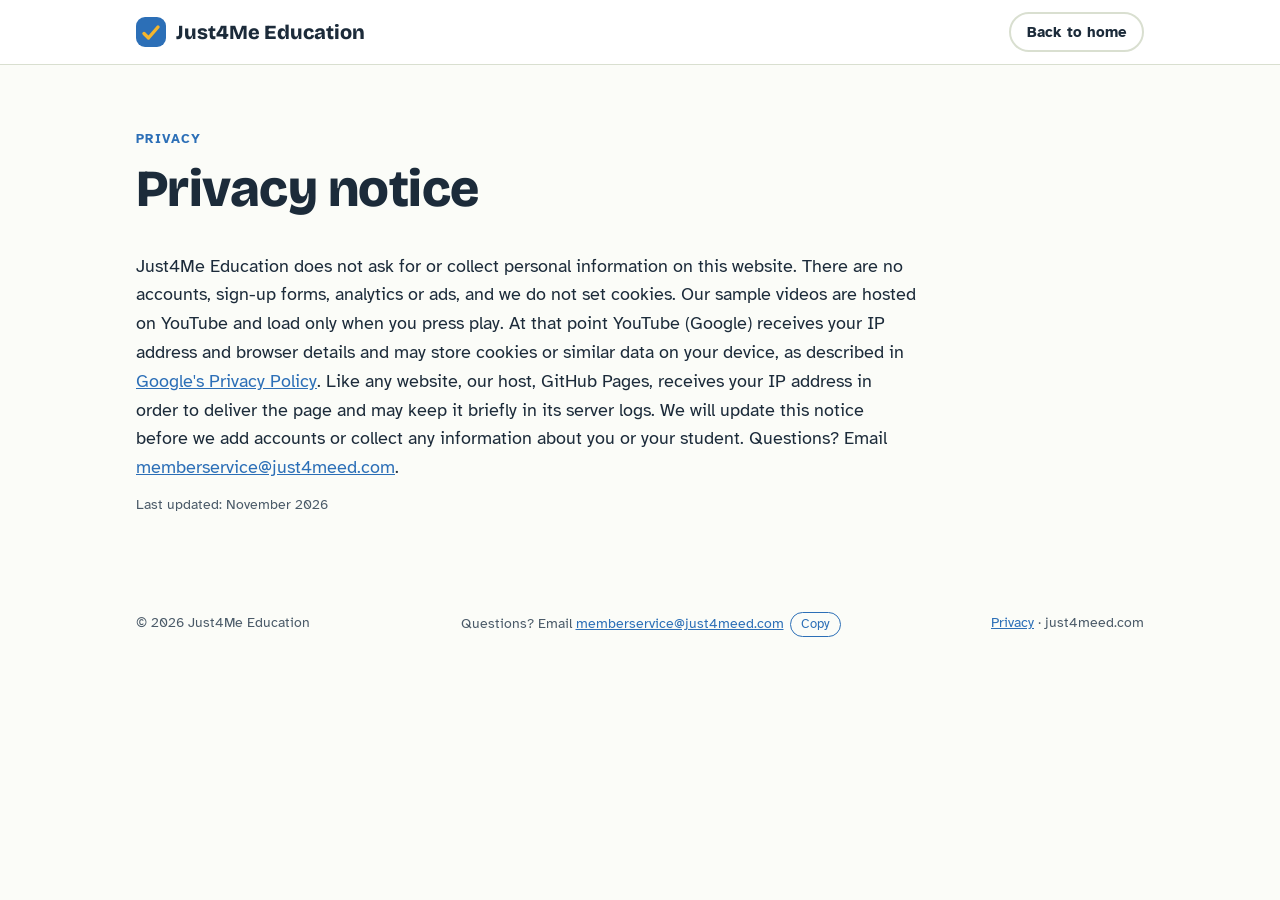
==== privacy/index.html @ adafff17 "Load nothing from Google until a visitor plays a video; add privacy notice - Videos on /sample/ are " ====
<!doctype html>
<html lang="en">
<head>
<meta charset="utf-8">
<!-- Security policy: see SECURITY.md. Keep this as the first tag after charset so it applies to everything below it.
     Every page must carry this same policy. To allow a new video or content source, see "Adding content" in SECURITY.md. -->
<meta http-equiv="Content-Security-Policy" content="default-src 'none'; script-src 'self'; style-src 'self'; font-src 'self'; img-src 'self' data:; media-src 'self'; frame-src https://www.youtube-nocookie.com; connect-src 'none'; object-src 'none'; base-uri 'none'; form-action 'none'; manifest-src 'self'; upgrade-insecure-requests">
<meta name="referrer" content="strict-origin-when-cross-origin">
<meta name="viewport" content="width=device-width, initial-scale=1, viewport-fit=cover">
<meta name="robots" content="noindex">
<title>Privacy | Just4Me Education</title>
<meta name="description" content="What the just4meed.com website does and does not collect.">
<link rel="stylesheet" href="/fonts/fonts.css">
<link rel="icon" href="/favicon.svg" type="image/svg+xml">
<link rel="stylesheet" href="/styles.css">
</head>
<body>
<header>
  <div class="wrap">
    <a class="brand" href="/" aria-label="Just4Me Education home">
      <svg width="30" height="30" viewBox="0 0 30 30" aria-hidden="true"><rect width="30" height="30" rx="9" fill="var(--sky)"/><path d="M8 16.5l4.5 4.5L22 10" fill="none" stroke="var(--sun)" stroke-width="3.4" stroke-linecap="round" stroke-linejoin="round"/></svg>
      Just4Me Education
    </a>
    <a class="btn btn-line btn-small" href="/">Back to home</a>
  </div>
</header>

<main id="top">
  <section class="band">
    <div class="wrap">
      <div class="head">
        <span class="eyebrow">Privacy</span>
        <h1>Privacy notice</h1>
      </div>
      <p class="policy">Just4Me Education does not ask for or collect personal information on this website. There are no accounts, sign-up forms, analytics or ads, and we do not set cookies. Our sample videos are hosted on YouTube and load only when you press play. At that point YouTube (Google) receives your IP address and browser details and may store cookies or similar data on your device, as described in <a href="https://policies.google.com/privacy" target="_blank" rel="noopener noreferrer">Google's Privacy Policy</a>. Like any website, our host, GitHub Pages, receives your IP address in order to deliver the page and may keep it briefly in its server logs. We will update this notice before we add accounts or collect any information about you or your student. Questions? Email <a href="mailto:memberservice@just4meed.com">memberservice@just4meed.com</a>.</p>
      <p class="note">Last updated: November 2026</p>
    </div>
  </section>
</main>

<footer>
  <div class="wrap">
    <span>© 2026 Just4Me Education</span>
    <span>Questions? Email <a href="mailto:memberservice@just4meed.com">memberservice@just4meed.com</a><button type="button" class="copy-email" data-email="memberservice@just4meed.com" aria-live="polite">Copy</button></span>
    <span><a href="/privacy/">Privacy</a> · just4meed.com</span>
  </div>
</footer>

<script src="/site.js" defer></script>

</body>
</html>
---- fonts/fonts.css ----
/* Fonts are stored on this site so that loading a page sends nothing to Google or any other company.
   Latin characters only. Both families are under the SIL Open Font License (see the OFL-*.txt files here). */
@font-face {
  font-family: 'Atkinson Hyperlegible';
  font-style: normal;
  font-weight: 400;
  font-display: swap;
  src: url(/fonts/atkinson-hyperlegible-400.woff2) format('woff2');
}
@font-face {
  font-family: 'Atkinson Hyperlegible';
  font-style: italic;
  font-weight: 400;
  font-display: swap;
  src: url(/fonts/atkinson-hyperlegible-400-italic.woff2) format('woff2');
}
@font-face {
  font-family: 'Atkinson Hyperlegible';
  font-style: normal;
  font-weight: 700;
  font-display: swap;
  src: url(/fonts/atkinson-hyperlegible-700.woff2) format('woff2');
}
/* One variable file covers weights 600 to 800 and the optical sizes. */
@font-face {
  font-family: 'Bricolage Grotesque';
  font-style: normal;
  font-weight: 600 800;
  font-display: swap;
  src: url(/fonts/bricolage-grotesque.woff2) format('woff2');
}
---- styles.css ----
:root { padding-top: env(safe-area-inset-top, 0px); padding-bottom: env(safe-area-inset-bottom, 0px); }
img { max-width: 100%; }
/* Layout: calm, conventional single column (max 1040px). Hero = headline + a sample "week ready for review" card.
   Then: what we're building (4 cards), how it will work (4 real steps), privacy promise, where we are, footer. */
:root {
  --paper: #fbfcf8;
  --card: #ffffff;
  --line: #d9dfd0;
  --ink: #1c2b3a;
  --ink-soft: #4a5a68;
  --sky: #2c6fb7;
  --sky-soft: #e1ecf8;
  --sun: #f4b52c;
  --sun-ink: #3d2a00;
  --leaf: #2f7d5b;
  --leaf-soft: #dcefe4;
  --leaf-ink: #25694b;  /* text on --leaf-soft; meets WCAG AA contrast */
  --sky-ink: #23619f;   /* text on --sky-soft; meets WCAG AA contrast */
  --on-sky: #fff;       /* text on a --sky background */
  --font-display: "Bricolage Grotesque", "Trebuchet MS", system-ui, sans-serif;
  --font-body: "Atkinson Hyperlegible", Verdana, system-ui, sans-serif;
  --r: 14px;
}
@media (prefers-color-scheme: dark) {
  :root:not([data-theme="light"]) {
    --paper: #121a21; --card: #1b2630; --line: #2a3743; --ink: #e8eef2; --ink-soft: #a3b1bc;
    --sky: #7cb2ec; --sky-soft: #172a3f; --sun: #f6c04d; --sun-ink: #2a1d00;
    --leaf: #5cc495; --leaf-soft: #173527; --leaf-ink: #5cc495; --sky-ink: #7cb2ec; --on-sky: #121a21;
    color-scheme: dark;
  }
}
:root[data-theme="dark"] {
  --paper: #121a21; --card: #1b2630; --line: #2a3743; --ink: #e8eef2; --ink-soft: #a3b1bc;
  --sky: #7cb2ec; --sky-soft: #172a3f; --sun: #f6c04d; --sun-ink: #2a1d00;
  --leaf: #5cc495; --leaf-soft: #173527; --leaf-ink: #5cc495; --sky-ink: #7cb2ec; --on-sky: #121a21;
  color-scheme: dark;
}
* { box-sizing: border-box; }
body { margin: 0; background: var(--paper); color: var(--ink); font-family: var(--font-body); font-size: 17px; line-height: 1.6; }
body::before { content: ""; position: fixed; inset: 0 0 auto; height: env(safe-area-inset-top, 0px); z-index: 10; background: var(--card); }
.wrap { max-width: 1040px; margin: 0 auto; padding-left: max(16px, env(safe-area-inset-left, 0px)); padding-right: max(16px, env(safe-area-inset-right, 0px)); }
h1, h2, h3 { font-family: var(--font-display); line-height: 1.15; text-wrap: balance; margin: 0; }
h1 { font-size: clamp(34px, 5.2vw, 52px); font-weight: 800; letter-spacing: -0.01em; }
h2 { font-size: clamp(26px, 3.4vw, 34px); font-weight: 800; }
h3 { font-size: 20px; font-weight: 600; }
p { margin: 0; }
a { color: var(--sky); }
:focus-visible { outline: 3px solid var(--sky); outline-offset: 2px; border-radius: 6px; }
.eyebrow { font-size: 13px; font-weight: 700; letter-spacing: .08em; text-transform: uppercase; color: var(--sky); }
.lede { font-size: 19px; color: var(--ink-soft); max-width: 60ch; }

/* header */
header { position: sticky; top: env(safe-area-inset-top, 0px); z-index: 5; background: var(--card); border-bottom: 1px solid var(--line); }
header .wrap { display: flex; align-items: center; justify-content: space-between; gap: 16px; padding-block: 12px; flex-wrap: wrap; }
.brand { display: flex; align-items: center; gap: 10px; font-family: var(--font-display); font-weight: 800; font-size: 20px; color: var(--ink); text-decoration: none; }
.brand svg { flex: none; }
.btn { display: inline-flex; align-items: center; justify-content: center; gap: 8px; min-height: 44px; padding: 10px 20px; border-radius: 999px; font: 700 16px/1.2 var(--font-body); text-decoration: none; border: 2px solid transparent; }
.btn-sun { background: var(--sun); color: var(--sun-ink); }
.btn-sun:hover { filter: brightness(1.05); }
.btn-line { border-color: var(--line); color: var(--ink); background: var(--card); }
.btn-line:hover { border-color: var(--sky); }
.btn-small { min-height: 40px; padding: 8px 16px; font-size: 15px; }

/* hero */
.hero .wrap { display: grid; grid-template-columns: 1.1fr 1fr; gap: 48px; align-items: center; padding-block: 64px 56px; }
.hero-text { display: flex; flex-direction: column; gap: 20px; min-width: 0; }
.status { align-self: flex-start; display: inline-flex; align-items: center; gap: 8px; background: var(--leaf-soft); color: var(--leaf-ink); font-weight: 700; font-size: 14px; padding: 6px 12px; border-radius: 999px; }
.status::before { content: ""; width: 8px; height: 8px; border-radius: 50%; background: var(--leaf); }
.actions { display: flex; flex-wrap: wrap; gap: 12px; }
.note { font-size: 14px; color: var(--ink-soft); }
.policy { max-width: 65ch; font-size: 18px; margin-bottom: 12px; }

.sample { background: var(--card); border: 1px solid var(--line); border-radius: var(--r); padding: 20px; display: flex; flex-direction: column; gap: 14px; box-shadow: 0 10px 30px -18px rgba(28,43,58,.35); min-width: 0; }
.sample-top { display: flex; justify-content: space-between; align-items: flex-start; gap: 12px; flex-wrap: wrap; }
.sample-name { display: flex; align-items: center; gap: 12px; }
.avatar { width: 42px; height: 42px; border-radius: 50%; background: var(--sun); color: var(--sun-ink); display: grid; place-items: center; font-family: var(--font-display); font-weight: 800; font-size: 19px; flex: none; }
.sample-name strong { display: block; font-size: 17px; }
.sample-name span { font-size: 14px; color: var(--ink-soft); }
.tag { font-size: 12px; font-weight: 700; letter-spacing: .06em; text-transform: uppercase; color: var(--ink-soft); border: 1px solid var(--line); border-radius: 999px; padding: 3px 10px; }
.days { list-style: none; margin: 0; padding: 0; display: flex; flex-direction: column; border: 1px solid var(--line); border-radius: 10px; overflow: hidden; }
.days li { display: grid; grid-template-columns: 44px 1fr auto; gap: 12px; align-items: center; padding: 10px 12px; font-size: 15px; }
.days li + li { border-top: 1px solid var(--line); }
.days .d { font-weight: 700; color: var(--sky); font-size: 14px; }
.days .t { min-width: 0; }
.pill { font-size: 12px; font-weight: 700; padding: 3px 10px; border-radius: 999px; white-space: nowrap; }
.pill-ok { background: var(--leaf-soft); color: var(--leaf-ink); }
.pill-wait { background: var(--sky-soft); color: var(--sky-ink); }
.sample-foot { display: flex; justify-content: space-between; align-items: center; gap: 12px; flex-wrap: wrap; font-size: 14px; color: var(--ink-soft); }
.fakebtn { background: var(--sun); color: var(--sun-ink); font-weight: 700; font-size: 14px; padding: 8px 14px; border-radius: 999px; }

/* sections */
section.band { padding-block: 64px; }
section.alt { background: var(--card); border-block: 1px solid var(--line); }
.head { display: flex; flex-direction: column; gap: 10px; margin-bottom: 32px; }
.grid4 { display: grid; grid-template-columns: repeat(2, minmax(0, 1fr)); gap: 20px; }
.feature { background: var(--card); border: 1px solid var(--line); border-radius: var(--r); padding: 24px; display: flex; flex-direction: column; gap: 10px; }
.feature p { color: var(--ink-soft); }
.icon { width: 44px; height: 44px; border-radius: 12px; background: var(--sky-soft); display: grid; place-items: center; }
.icon svg { width: 24px; height: 24px; }

.steps { list-style: none; margin: 0; padding: 0; display: grid; grid-template-columns: repeat(4, minmax(0, 1fr)); gap: 24px; counter-reset: step; }
.steps li { counter-increment: step; display: flex; flex-direction: column; gap: 8px; }
.steps li::before { content: counter(step); font-family: var(--font-display); font-weight: 800; font-size: 18px; width: 38px; height: 38px; border-radius: 50%; display: grid; place-items: center; background: var(--sky-soft); color: var(--sky); }
.steps li.you::before { background: var(--sun); color: var(--sun-ink); }
.steps p { color: var(--ink-soft); font-size: 16px; }

.privacy { display: grid; grid-template-columns: 1fr 1.2fr; gap: 40px; align-items: start; }
.privacy .head { margin-bottom: 0; }
.checks { list-style: none; margin: 0; padding: 0; display: flex; flex-direction: column; gap: 14px; }
.checks li { display: grid; grid-template-columns: 28px 1fr; gap: 12px; align-items: start; }
.checks svg { margin-top: 3px; }
.checks strong { display: block; }
.checks span { color: var(--ink-soft); font-size: 16px; }

.needs { display: grid; grid-template-columns: repeat(3, minmax(0, 1fr)); gap: 24px 28px; }
.needs div { display: flex; flex-direction: column; gap: 6px; padding-left: 16px; border-left: 3px solid var(--sun); }
.needs p { color: var(--ink-soft); font-size: 16px; }
.needs-note { margin-top: 28px; max-width: 70ch; }
.now { display: grid; grid-template-columns: repeat(3, minmax(0, 1fr)); gap: 20px; }
.now div { border-top: 3px solid var(--line); padding-top: 14px; display: flex; flex-direction: column; gap: 6px; }
.now div.on { border-top-color: var(--leaf); }
.now .k { font-size: 13px; font-weight: 700; letter-spacing: .08em; text-transform: uppercase; color: var(--ink-soft); }
.now div.on .k { color: var(--leaf); }
.now p { color: var(--ink-soft); font-size: 16px; }

.cta { display: flex; justify-content: space-between; align-items: center; gap: 24px; flex-wrap: wrap; background: var(--sky-soft); border-radius: var(--r); padding: 32px; margin-top: 48px; }
.cta p { color: var(--ink-soft); max-width: 52ch; }

footer { padding-block: 32px; font-size: 14px; color: var(--ink-soft); }
footer .wrap { display: flex; justify-content: space-between; gap: 16px; flex-wrap: wrap; }
.copy-email { margin-left: 6px; font: inherit; font-size: 13px; color: var(--sky); background: transparent; border: 1px solid currentColor; border-radius: 999px; padding: 1px 10px; cursor: pointer; }
.copy-email:hover { background: var(--sky-soft); color: var(--sky-ink); }

@media (max-width: 860px) {
  .hero .wrap, .privacy { grid-template-columns: 1fr; gap: 32px; }
  .hero .wrap { padding-block: 40px; }
  .steps, .needs { grid-template-columns: repeat(2, minmax(0, 1fr)); }
}
@media (max-width: 400px) {
  .days li { grid-template-columns: 36px 1fr; row-gap: 4px; }
  .days .pill { grid-column: 2; justify-self: start; }
}
@media (max-width: 560px) {
  .grid4, .steps, .now, .needs { grid-template-columns: 1fr; }
  section.band { padding-block: 48px; }
  .cta { padding: 24px; }
  header .btn-small { display: none; }
}
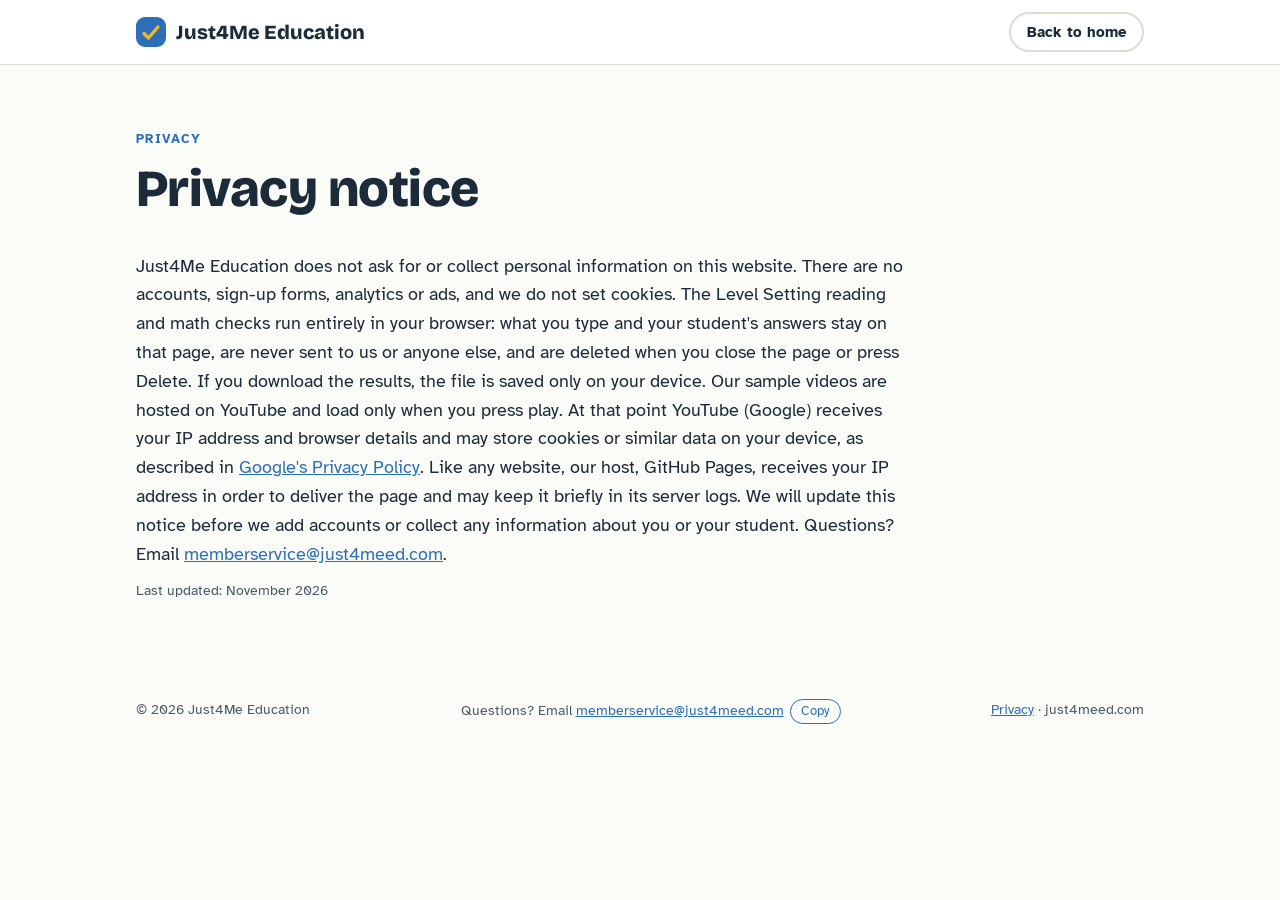
==== commit e929423a: "Add Level Setting page with reading and math level checks Testers enter details without an account, " ====
--- a/privacy/index.html
+++ b/privacy/index.html
@@ -10,9 +10,9 @@
 <meta name="robots" content="noindex">
 <title>Privacy | Just4Me Education</title>
 <meta name="description" content="What the just4meed.com website does and does not collect.">
-<link rel="stylesheet" href="/fonts/fonts.css">
+<link rel="stylesheet" href="/fonts/fonts.css?v=32585bd5e1">
 <link rel="icon" href="/favicon.svg" type="image/svg+xml">
-<link rel="stylesheet" href="/styles.css">
+<link rel="stylesheet" href="/styles.css?v=3ecbb5d82b">
 </head>
 <body>
 <header>
@@ -32,7 +32,7 @@
         <span class="eyebrow">Privacy</span>
         <h1>Privacy notice</h1>
       </div>
-      <p class="policy">Just4Me Education does not ask for or collect personal information on this website. There are no accounts, sign-up forms, analytics or ads, and we do not set cookies. Our sample videos are hosted on YouTube and load only when you press play. At that point YouTube (Google) receives your IP address and browser details and may store cookies or similar data on your device, as described in <a href="https://policies.google.com/privacy" target="_blank" rel="noopener noreferrer">Google's Privacy Policy</a>. Like any website, our host, GitHub Pages, receives your IP address in order to deliver the page and may keep it briefly in its server logs. We will update this notice before we add accounts or collect any information about you or your student. Questions? Email <a href="mailto:memberservice@just4meed.com">memberservice@just4meed.com</a>.</p>
+      <p class="policy">Just4Me Education does not ask for or collect personal information on this website. There are no accounts, sign-up forms, analytics or ads, and we do not set cookies. The Level Setting reading and math checks run entirely in your browser: what you type and your student's answers stay on that page, are never sent to us or anyone else, and are deleted when you close the page or press Delete. If you download the results, the file is saved only on your device. Our sample videos are hosted on YouTube and load only when you press play. At that point YouTube (Google) receives your IP address and browser details and may store cookies or similar data on your device, as described in <a href="https://policies.google.com/privacy" target="_blank" rel="noopener noreferrer">Google's Privacy Policy</a>. Like any website, our host, GitHub Pages, receives your IP address in order to deliver the page and may keep it briefly in its server logs. We will update this notice before we add accounts or collect any information about you or your student. Questions? Email <a href="mailto:memberservice@just4meed.com">memberservice@just4meed.com</a>.</p>
       <p class="note">Last updated: November 2026</p>
     </div>
   </section>
@@ -46,7 +46,7 @@
   </div>
 </footer>
 
-<script src="/site.js" defer></script>
+<script src="/site.js?v=7823a01251" defer></script>
 
 </body>
 </html>
